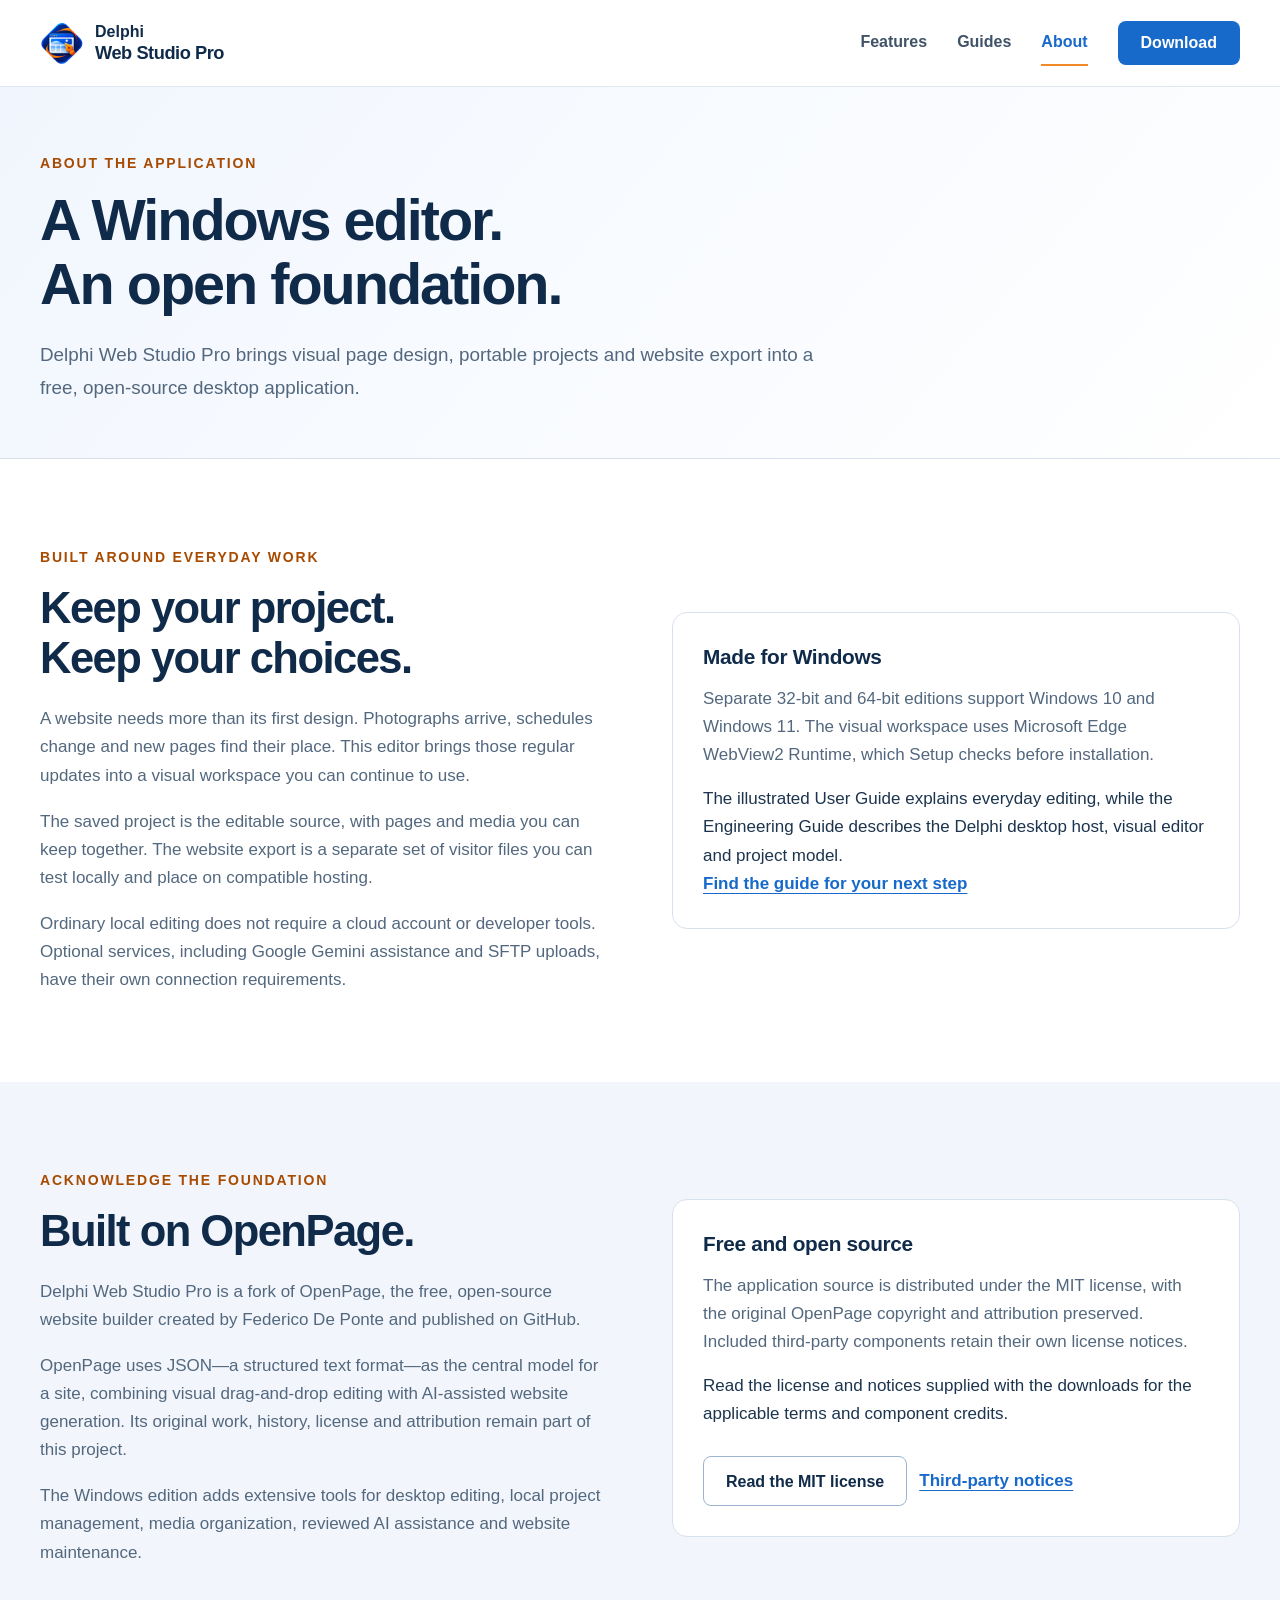
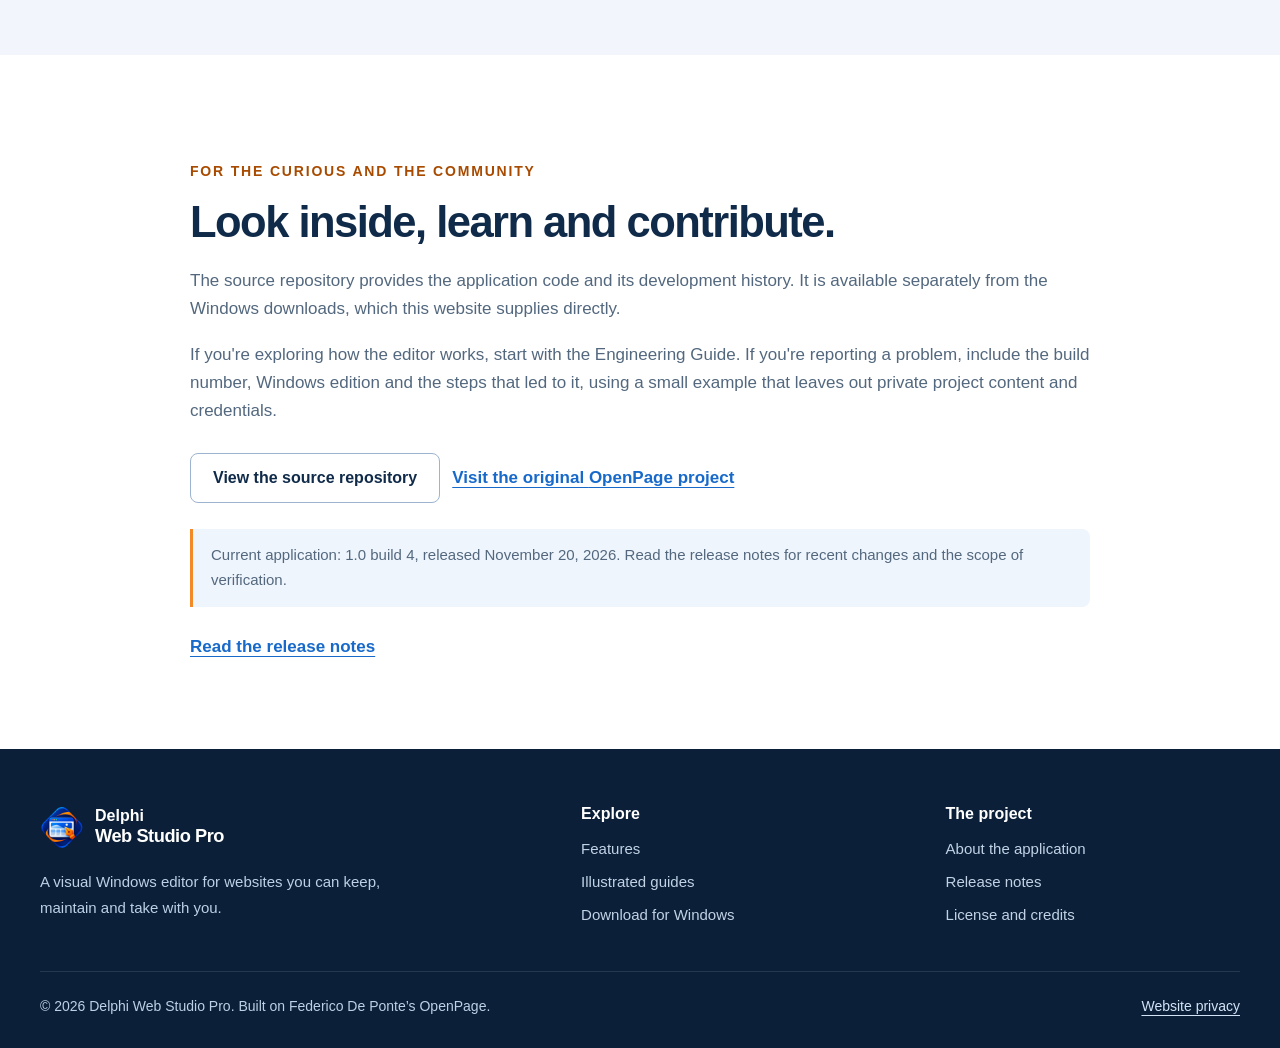
==== about.html @ 3f332bb6 "Build local product website with direct downloads and illustrated guides" ====
<!doctype html>
<html lang="en">
<head>
  <meta charset="utf-8">
  <meta name="viewport" content="width=device-width, initial-scale=1">
  <title>About the application — Delphi Web Studio Pro</title>
  <meta name="description" content="Learn about Delphi Web Studio Pro, its Windows desktop workflow and its foundation in Federico De Ponte&#x27;s MIT-licensed OpenPage project.">
  <meta name="theme-color" content="#102b4a">
  <meta property="og:type" content="website">
  <meta property="og:title" content="About the application — Delphi Web Studio Pro">
  <meta property="og:description" content="Learn about Delphi Web Studio Pro, its Windows desktop workflow and its foundation in Federico De Ponte&#x27;s MIT-licensed OpenPage project.">
  <meta property="og:image" content="assets/images/social-card.png">
  <link rel="icon" href="assets/images/favicon.ico">
  <link rel="stylesheet" href="assets/site.css">
  <script src="assets/site.js" defer></script>
</head>
<body>
  <a class="skip-link" href="#main">Skip to content</a>
  <header class="site-header">
    <div class="wrap header-inner">
      <a class="brand notranslate" translate="no" href="index.html" aria-label="Delphi Web Studio Pro home"><img src="assets/images/app-icon.png" width="44" height="44" alt=""><span>Delphi <strong>Web Studio Pro</strong></span></a>
      <button class="nav-toggle" type="button" aria-expanded="false" aria-controls="primary-navigation">Menu <span aria-hidden="true" class="menu-lines"></span></button>
      <nav id="primary-navigation" class="site-nav" aria-label="Main navigation"><a href="features.html">Features</a><a href="guides.html">Guides</a><a href="about.html" aria-current="page">About</a><a class="button nav-cta" href="download.html">Download</a></nav>
    </div>
  </header>
  <main id="main">
    <section class="page-intro"><div class="wrap"><p class="eyebrow">About the application</p><h1>A <span class="notranslate" translate="no">Windows</span> editor.<br>An open foundation.</h1><p><span class="notranslate" translate="no">Delphi Web Studio Pro</span> brings visual page design, portable projects and website export into a free, open-source desktop application.</p></div></section>

    <section class="section"><div class="wrap split">
      <div class="section-heading"><p class="eyebrow">Built around everyday work</p><h2>Keep your project.<br>Keep your choices.</h2><p>A website needs more than its first design. Photographs arrive, schedules change and new pages find their place. This editor brings those regular updates into a visual workspace you can continue to use.</p><p>The saved project is the editable source, with pages and media you can keep together. The website export is a separate set of visitor files you can test locally and place on compatible hosting.</p><p>Ordinary local editing does not require a cloud account or developer tools. Optional services, including <span class="notranslate" translate="no">Google Gemini</span> assistance and SFTP uploads, have their own connection requirements.</p></div>
      <div class="panel"><h3>Made for <span class="notranslate" translate="no">Windows</span></h3><p>Separate 32-bit and 64-bit editions support <span class="notranslate" translate="no">Windows 10</span> and <span class="notranslate" translate="no">Windows 11</span>. The visual workspace uses <span class="notranslate" translate="no">Microsoft Edge WebView2 Runtime</span>, which Setup checks before installation.</p><p>The illustrated User Guide explains everyday editing, while the Engineering Guide describes the Delphi desktop host, visual editor and project model.</p><a class="text-link" href="guides.html">Find the guide for your next step</a></div>
    </div></section>

    <section class="section section-tint" id="open-source"><div class="wrap split">
      <div class="section-heading"><p class="eyebrow">Acknowledge the foundation</p><h2>Built on <span class="notranslate" translate="no">OpenPage</span>.</h2><p><span class="notranslate" translate="no">Delphi Web Studio Pro</span> is a fork of <span class="notranslate" translate="no">OpenPage</span>, the free, open-source website builder created by <span class="notranslate" translate="no">Federico De Ponte</span> and published on <span class="notranslate" translate="no">GitHub</span>.</p><p><span class="notranslate" translate="no">OpenPage</span> uses JSON—a structured text format—as the central model for a site, combining visual drag-and-drop editing with AI-assisted website generation. Its original work, history, license and attribution remain part of this project.</p><p>The <span class="notranslate" translate="no">Windows</span> edition adds extensive tools for desktop editing, local project management, media organization, reviewed AI assistance and website maintenance.</p></div>
      <div class="panel" id="license"><h3>Free and open source</h3><p>The application source is distributed under the MIT license, with the original <span class="notranslate" translate="no">OpenPage</span> copyright and attribution preserved. Included third-party components retain their own license notices.</p><p>Read the license and notices supplied with the downloads for the applicable terms and component credits.</p><div class="button-row"><a class="button secondary" href="downloads/notices/LICENSE.txt">Read the MIT license</a><a class="text-link" href="downloads/notices/THIRD_PARTY_NOTICES.md">Third-party notices</a></div></div>
    </div></section>

    <section class="section" id="source"><div class="wrap prose-page"><p class="eyebrow">For the curious and the community</p><h2>Look inside, learn and contribute.</h2><p>The source repository provides the application code and its development history. It is available separately from the <span class="notranslate" translate="no">Windows</span> downloads, which this website supplies directly.</p><p>If you're exploring how the editor works, start with the Engineering Guide. If you're reporting a problem, include the build number, <span class="notranslate" translate="no">Windows</span> edition and the steps that led to it, using a small example that leaves out private project content and credentials.</p><div class="button-row"><a class="button secondary" href="https://github.com/DelphiWebStudio/DelphiWebstudio" target="_blank" rel="noopener noreferrer">View the source repository</a><a class="text-link" href="https://github.com/buildingopen/openpage" target="_blank" rel="noopener noreferrer">Visit the original <span class="notranslate" translate="no">OpenPage</span> project</a></div><p class="small-note">Current application: <span class="notranslate" translate="no">1.0 build 4</span>, released <time datetime="2026-11-20">November 20, 2026</time>. Read the release notes for recent changes and the scope of verification.</p><a class="text-link" href="updates.html">Read the release notes</a></div></section>
  </main>
  <footer class="site-footer"><div class="wrap footer-grid"><div class="footer-brand"><a class="brand notranslate" translate="no" href="index.html"><img src="assets/images/app-icon.png" width="42" height="42" alt=""><span>Delphi <strong>Web Studio Pro</strong></span></a><p>A visual <span class="notranslate" translate="no">Windows</span> editor for websites you can keep, maintain and take with you.</p></div><div><h2>Explore</h2><a href="features.html">Features</a><a href="guides.html">Illustrated guides</a><a href="download.html">Download for <span class="notranslate" translate="no">Windows</span></a></div><div><h2>The project</h2><a href="about.html">About the application</a><a href="updates.html">Release notes</a><a href="about.html#license">License and credits</a></div></div><div class="wrap footer-bottom"><p>© 2026 <span class="notranslate" translate="no">Delphi Web Studio Pro</span>. Built on Federico De Ponte’s <span class="notranslate" translate="no">OpenPage</span>.</p><a href="privacy.html">Website privacy</a></div></footer>
  <dialog class="image-dialog" aria-labelledby="image-dialog-title"><div class="image-dialog-inner"><div class="dialog-heading"><h2 id="image-dialog-title">Editor screenshot</h2><button class="dialog-close" type="button" aria-label="Close image">Close</button></div><img class="dialog-image" src="assets/images/editor-overview.png" alt=""><p class="dialog-caption"></p></div></dialog>
  <div class="gtranslate_wrapper notranslate" translate="no" aria-label="Website language"></div>
  <noscript><p class="noscript-note">Website translation and screenshot enlargement need JavaScript. All downloads, guides and pages remain available.</p></noscript>
</body>
</html>
---- assets/site.css ----
:root{--navy:#102b4a;--navy-deep:#091e36;--blue:#1769ca;--blue-dark:#0d53a7;--orange:#f28a28;--ink:#1c344e;--muted:#53687e;--line:#d7e1ed;--tint:#f2f6fc;--white:#fff;--radius:18px;--shadow:0 18px 55px rgba(16,43,74,.1);font-family:"Segoe UI",Arial,sans-serif;color:var(--ink);background:#fff;font-synthesis:none;color-scheme:light;font-size:16px}
*{box-sizing:border-box}html{scroll-behavior:smooth;scroll-padding-top:104px}body{margin:0;font-size:1.0625rem;line-height:1.65}body.modal-open{overflow:hidden}img{max-width:100%;height:auto;display:block}svg{flex-shrink:0}a{color:var(--blue);text-underline-offset:4px}a:hover{color:var(--blue-dark)}button,input,select{font:inherit}button,a,input,summary{-webkit-tap-highlight-color:transparent}:focus-visible{outline:3px solid var(--orange);outline-offset:4px}h1,h2,h3,p,figure{margin:0}h1,h2,h3{line-height:1.15;letter-spacing:-.035em;color:var(--navy);font-weight:720}h2{font-size:clamp(2rem,3.4vw,2.9rem)}h3{font-size:1.3rem;line-height:1.3;letter-spacing:-.015em}p+p{margin-top:1rem}ul,ol{padding-left:1.35rem}li+li{margin-top:.5rem}.wrap{width:min(1240px,calc(100% - 80px));margin-inline:auto}.section{padding-block:88px}.section-tint{background:var(--tint)}.section-heading{max-width:690px;margin-bottom:42px}.section-heading h2+p,.section-heading h2+div{margin-top:22px}.section-heading p{color:var(--muted)}.section-heading.compact{max-width:750px}.section-link{margin-top:28px;text-align:center}.eyebrow{font-size:.875rem;font-weight:730;letter-spacing:.13em;text-transform:uppercase;color:#a84b00!important;margin-bottom:16px;line-height:1.45}.eyebrow.light{color:#ffb46b!important}.button{display:inline-flex;align-items:center;justify-content:center;gap:10px;min-height:50px;padding:12px 22px;border-radius:8px;border:1px solid transparent;background:var(--blue);color:#fff;text-decoration:none;font-weight:650;line-height:1.35;font-size:1rem;cursor:pointer;transition:background .16s,box-shadow .16s,transform .16s;text-align:center}.button:hover{background:var(--blue-dark);color:#fff;box-shadow:0 5px 16px #1769ca26;transform:translateY(-1px)}.button.primary{background:var(--orange);color:var(--navy-deep);border-color:var(--orange)}.button.primary:hover{background:#ff9c45;color:var(--navy-deep)}.button.secondary{background:#fff;border-color:#9cb4cf;color:var(--navy)}.button.secondary:hover{background:#edf4fe;border-color:var(--blue)}.button.ghost{background:transparent;border-color:#829bb8;color:#fff}.button.ghost:hover{background:#ffffff12;border-color:#c2d4ec}.button.small{min-height:42px;padding:9px 15px;font-size:.9375rem}.button-row{display:flex;flex-wrap:wrap;gap:12px;align-items:center;margin-top:28px}.text-link{font-weight:650}.small-note,.note{font-size:.9375rem;color:var(--muted);line-height:1.65}.small-note{padding:14px 18px;border-left:3px solid var(--orange);background:#eff5fd;border-radius:0 8px 8px 0}.note{padding:20px 24px;background:var(--tint);border:1px solid var(--line);border-radius:12px}.note strong{color:var(--navy)}.skip-link{position:fixed;top:-100px;left:16px;z-index:2000;background:var(--orange);color:var(--navy);padding:12px 22px;border-radius:8px;font-weight:700}.skip-link:focus{top:12px}.site-header{position:sticky;top:0;z-index:100;background:#fffffffa;border-bottom:1px solid #dfe7f1;backdrop-filter:blur(12px)}.header-inner{display:flex;align-items:center;justify-content:space-between;gap:30px;min-height:86px}.brand{display:flex;align-items:center;gap:11px;text-decoration:none;color:var(--navy);font-size:1rem;line-height:1.16;font-weight:550;flex-shrink:0}.brand strong{display:block;font-size:1.14rem;letter-spacing:-.025em;font-weight:750}.brand img{width:44px;height:44px;object-fit:contain}.site-nav{display:flex;align-items:center;gap:30px}.site-nav>a:not(.button){color:#3f5268;text-decoration:none;font-size:1rem;font-weight:550;padding-block:9px;border-bottom:2px solid transparent}.site-nav>a:not(.button):hover,.site-nav>a[aria-current="page"]{color:var(--blue);border-color:var(--orange)}.nav-cta{min-height:44px;padding:10px 22px}.nav-toggle{display:none;align-items:center;gap:12px;padding:9px 12px;background:#fff;border:1px solid #b5c6d9;border-radius:7px;color:var(--navy);font-size:1rem;font-weight:650}.menu-lines{width:18px;height:12px;border-block:2px solid;position:relative}.menu-lines:before{content:"";position:absolute;left:0;right:0;top:4px;border-top:2px solid}.hero{position:relative;isolation:isolate;overflow:hidden;background:linear-gradient(118deg,#0b2340 0%,#102e52 55%,#0d4e92 120%);color:#fff}.hero:before{content:"";position:absolute;z-index:-1;width:660px;height:660px;border:1px solid #ffffff12;border-radius:50%;right:-170px;top:-360px}.hero-grid{display:grid;grid-template-columns:.96fr 1.12fr;gap:54px;align-items:center;padding-top:78px;padding-bottom:70px;min-height:650px}.hero h1{font-size:clamp(3.05rem,5.3vw,4.65rem);color:#fff;line-height:1.05;letter-spacing:-.055em}.hero h1 span{color:#ffae62}.hero-lead{font-size:1.13rem;line-height:1.75;max-width:510px;margin-top:25px;color:#d8e6f6}.hero-meta{font-size:.875rem;color:#c0d2e9;margin-top:23px}.hero-meta>span[aria-hidden]{margin-inline:6px}.hero-visual{position:relative;min-width:0;padding-block:18px 46px}.visual-halo{position:absolute;inset:-35px -70px -5px -30px;border:1px solid #ffffff18;border-radius:30px;transform:rotate(-6deg);background:linear-gradient(125deg,#478ee729,#ffffff03);z-index:-1}.visual-halo:after{content:"";position:absolute;right:-10px;top:-11px;width:96px;height:96px;border:2px solid var(--orange);border-radius:20px;opacity:.7}.app-frame{position:relative;padding:6px;border:1px solid #94b4d7;border-radius:17px;background:#fff;box-shadow:0 28px 65px #0005}.frame-heading{display:flex;justify-content:space-between;gap:10px;padding:8px 9px 12px;font-size:.875rem;color:#46617d}.frame-heading>span:first-child{font-weight:650;color:var(--navy)}.screenshot-link{display:block;position:relative;text-decoration:none;overflow:hidden;border-radius:10px;background:#e8f0f9}.screenshot-link img{width:100%;height:auto;transition:filter .15s}.screenshot-link:hover img{filter:brightness(.97)}.image-action{position:absolute;right:10px;bottom:10px;padding:6px 12px;border-radius:6px;background:#102b4aeF;color:#fff;font-size:.875rem;font-weight:550;box-shadow:0 2px 9px #0002}.screenshot-panel{border:1px solid #c8d7e7;border-radius:14px;box-shadow:var(--shadow)}.export-chip{position:absolute;bottom:9px;left:28px;display:flex;align-items:center;gap:14px;background:#fff;padding:14px 20px;border-left:5px solid var(--orange);border-radius:10px;box-shadow:0 12px 35px #0002;color:var(--navy);max-width:calc(100% - 40px)}.export-chip svg{width:30px;height:35px;fill:none;stroke:var(--blue);stroke-width:1.6;stroke-linejoin:round;stroke-linecap:round}.export-chip strong{display:block;font-size:1rem;font-family:Consolas,monospace;line-height:1.35}.export-chip small{display:block;font-size:.875rem;color:var(--muted);margin-top:3px}.value-strip{display:grid;grid-template-columns:repeat(3,1fr);border-top:1px solid #ffffff25;padding-block:25px 28px;gap:28px}.value-strip>div{padding-left:23px;border-left:2px solid #f28a2890}.value-strip strong{display:block;font-size:1rem;color:#fff}.value-strip span{display:block;font-size:.875rem;color:#bdcfe5;margin-top:4px}.workflow{display:grid;grid-template-columns:.65fr 1.35fr;gap:44px;align-items:start}.workflow-tabs{display:flex;flex-direction:column;gap:12px}.workflow-tabs button{border:1px solid #d8e3ef;border-left:4px solid transparent;background:#fff;border-radius:10px;padding:20px;text-align:left;cursor:pointer;color:var(--muted);transition:background .15s,border-color .15s}.workflow-tabs button[aria-selected="true"]{background:#edf5ff;border-left-color:var(--blue);border-color:#c6d9f0}.step-title{display:block;font-size:1.2rem;font-weight:700;color:var(--navy);line-height:1.3}.step-description{display:block;font-size:.9375rem;margin-top:9px;line-height:1.65}.workflow-content{min-width:0}.panel-caption{color:var(--muted);font-size:.9375rem;margin-top:18px}.feature-grid{display:grid;grid-template-columns:repeat(3,minmax(0,1fr));gap:22px}.feature-card{border:1px solid #d9e3ee;border-radius:15px;background:#fff;padding:30px;box-shadow:0 5px 16px #102b4a03}.feature-symbol{display:block;width:38px;height:38px;fill:none;stroke:var(--blue);stroke-width:1.8;stroke-linecap:round;stroke-linejoin:round;color:var(--blue);font-size:1.8rem;font-weight:700;line-height:1.2}.feature-card h3{margin-top:20px}.feature-card p{font-size:1rem;color:var(--muted);margin-top:12px}.split{display:grid;grid-template-columns:1fr 1fr;align-items:center;gap:64px}.split>*{min-width:0}.split .section-heading{margin-bottom:0;max-width:none}.split .section-heading p+p{margin-top:18px}.split .small-note{margin-block:23px!important}.split.reverse>:first-child{order:2}.screenshot-figure figcaption{font-size:.9375rem;color:var(--muted);margin-top:15px}.guides-callout{display:grid;grid-template-columns:1fr 180px auto;gap:42px;align-items:center}.guides-callout h2+p{margin-top:18px;max-width:620px;color:var(--muted)}.guide-stack{position:relative;width:154px;height:195px;margin:auto}.guide-back{position:absolute;inset:7px -8px -6px 10px;border-radius:3px;background:#d3e0f1;transform:rotate(8deg)}.guide-cover{position:relative;display:flex;flex-direction:column;justify-content:space-between;height:100%;padding:17px 15px;background:linear-gradient(140deg,#102b4a,#1b5ca8);border-left:7px solid var(--orange);color:#fff;border-radius:3px;box-shadow:7px 10px 20px #102b4a28;transform:rotate(-5deg)}.guide-cover>span:first-child{font-size:.82rem;line-height:1.35}.guide-cover strong{font-size:1.4rem;line-height:1.2}.guide-cover>span:last-child{font-size:.75rem;line-height:1.5;color:#d6e8ff}.download-callout{position:relative;isolation:isolate;overflow:hidden;display:grid;grid-template-columns:1fr auto;gap:50px;align-items:center;background:linear-gradient(115deg,#102b4a,#174d87);padding:52px 58px;border-radius:22px;color:#d6e5f5}.download-callout:before{content:"";position:absolute;z-index:-1;right:-70px;bottom:-140px;width:420px;height:420px;border:1px solid #ffffff17;border-radius:50%}.download-callout h2{color:white}.download-callout h2+p{margin-top:18px;max-width:630px}.download-actions{display:flex;flex-direction:column;align-items:center;gap:16px}.callout-link{font-size:.9375rem;color:#d8eaff}.callout-link:hover{color:#fff}.site-footer{background:#0b2038;color:#bdd0e5;padding-top:56px}.footer-grid{display:grid;grid-template-columns:1.6fr 1fr 1fr;gap:70px;padding-bottom:44px}.site-footer .brand{color:#fff}.footer-brand p{max-width:370px;font-size:.9375rem;margin-top:20px;line-height:1.75}.site-footer h2{font-size:1rem;color:#fff;margin-bottom:14px;letter-spacing:0}.footer-grid>div>a:not(.brand){display:block;font-size:.9375rem;color:#c1d2e5;text-decoration:none;margin-top:8px}.footer-grid>div>a:hover{color:white;text-decoration:underline}.footer-bottom{display:flex;justify-content:space-between;align-items:flex-start;gap:24px;border-top:1px solid #ffffff1b;padding-block:23px 30px;font-size:.875rem}.footer-bottom a{color:#d3e3f6}.footer-bottom p{max-width:800px}.image-dialog{width:min(1320px,calc(100% - 32px));max-height:calc(100dvh - 36px);padding:0;border:1px solid #8da3bc;border-radius:15px;color:var(--ink);box-shadow:0 30px 100px #0007}.image-dialog::backdrop{background:#071c35d9;backdrop-filter:blur(4px)}.image-dialog-inner{padding:20px;display:flex;flex-direction:column;max-height:calc(100dvh - 40px)}.dialog-heading{display:flex;justify-content:space-between;align-items:center;gap:20px;margin-bottom:16px}.dialog-heading h2{font-size:1.1rem;letter-spacing:0}.dialog-close{background:#edf4fc;border:1px solid #b1c4da;border-radius:6px;padding:7px 16px;font-size:1rem;cursor:pointer;color:var(--navy)}.dialog-image{width:100%;max-height:calc(100dvh - 192px);object-fit:contain;flex:1;min-height:0}.dialog-caption{font-size:.9375rem;color:var(--muted);margin-top:14px}.noscript-note{padding:15px 25px;font-size:.9375rem;background:#eaf2fb;color:var(--navy);text-align:center}.page-intro{padding-block:66px 54px;background:linear-gradient(130deg,#f1f6fe,#fff);border-bottom:1px solid var(--line)}.page-intro h1{font-size:clamp(2.4rem,4.5vw,3.8rem);max-width:850px;line-height:1.1}.page-intro .lead{font-size:1.18rem;line-height:1.75;color:var(--muted);max-width:780px;margin-top:22px}.page-intro .button-row{margin-top:25px}.page-intro .meta{margin-top:18px;color:var(--muted);font-size:.9375rem}.prose{max-width:820px}.prose h2{font-size:1.9rem;margin-block:40px 18px}.prose h3{margin-block:28px 12px}.prose p,.prose li{color:var(--muted)}.prose ul{margin-block:18px}.prose .note{margin-block:28px}.content-stack>*+*{margin-top:36px}.feature-list{list-style:none;padding:0;margin-block:20px}.feature-list li{position:relative;padding-left:26px;color:var(--muted)}.feature-list li:before{content:"";position:absolute;left:1px;top:.7em;width:8px;height:8px;border:2px solid var(--orange);border-radius:2px}.panel{background:white;border:1px solid var(--line);border-radius:15px;padding:30px;min-width:0}.panel h2{font-size:1.6rem}.panel h2+p,.panel h3+p{margin-top:15px;color:var(--muted)}.info-grid{display:grid;grid-template-columns:repeat(2,minmax(0,1fr));gap:24px}.article-layout{display:grid;grid-template-columns:minmax(0,1fr) 280px;gap:64px;align-items:start}.article-aside{position:sticky;top:110px;padding:24px;background:var(--tint);border:1px solid var(--line);border-radius:12px}.article-aside h2{font-size:1.1rem;margin-bottom:15px}.article-aside a{display:block;margin-block:9px;font-size:.9375rem}.pill,.badge{display:inline-flex;align-items:center;gap:6px;border-radius:6px;padding:5px 11px;font-size:.875rem;line-height:1.4;color:var(--blue-dark);background:#e7f1ff;font-weight:650}.badge.orange{background:#fff0df;color:#843900}.download-grid{display:grid;grid-template-columns:repeat(2,minmax(0,1fr));gap:28px}.download-card{position:relative;border:1px solid var(--line);border-radius:18px;padding:32px;background:#fff;box-shadow:0 8px 30px #102b4a07;min-width:0}.download-card.recommended{border:2px solid var(--blue);padding:31px;background:#f5f9ff}.download-card h2{margin-top:22px;font-size:2rem}.download-card .architecture{font-size:1rem;color:var(--muted);margin-top:8px}.download-card .download-description{color:var(--muted);margin-top:18px;max-width:490px}.download-card .button{width:100%;margin-top:26px}.file-meta{display:flex;flex-wrap:wrap;gap:8px 18px;font-size:.875rem;color:var(--muted);margin-top:14px}.checksum-details{border-top:1px solid var(--line);margin-top:24px;padding-top:17px}.checksum-details summary{font-size:.9375rem;color:var(--blue);cursor:pointer;font-weight:650}.checksum-code{display:block;font-family:Consolas,"Courier New",monospace;font-size:.875rem;line-height:1.7;background:#edf3fb;border:1px solid #d6e2f0;border-radius:7px;padding:12px;margin-top:12px;overflow-wrap:anywhere;word-break:break-word;user-select:all}.checksum-actions{display:flex;gap:14px;align-items:center;flex-wrap:wrap;margin-top:12px}.copy-button{border:1px solid #9eb6d1;background:white;color:var(--navy);border-radius:6px;padding:7px 13px;font-size:.875rem;cursor:pointer}.copy-status{font-size:.875rem;color:var(--muted);min-height:1.5em;margin-top:8px}.requirements{margin-top:30px}.requirements ul{padding-left:22px;color:var(--muted)}.faq{border-top:1px solid var(--line)}.faq details{border-bottom:1px solid var(--line);padding-block:20px}.faq summary{font-size:1.08rem;font-weight:650;cursor:pointer;color:var(--navy);padding-right:30px;position:relative;list-style:none;line-height:1.5}.faq summary::-webkit-details-marker{display:none}.faq summary:after{content:"+";position:absolute;right:2px;top:0;color:var(--blue);font-size:1.4rem;line-height:1.1}.faq details[open] summary:after{content:"−"}.faq details p,.faq details ul{color:var(--muted);margin-top:14px;max-width:800px}.guide-search{max-width:570px;margin-bottom:30px}.guide-search label{display:block;font-size:1rem;font-weight:650;color:var(--navy);margin-bottom:9px}.guide-search input{width:100%;min-height:50px;border:1px solid #9db4ce;border-radius:8px;padding:10px 15px;color:var(--ink);background:white}.filter-status{font-size:.9375rem;color:var(--muted);margin-top:9px}.guide-grid{display:grid;grid-template-columns:repeat(2,minmax(0,1fr));gap:24px}.guide-card{padding:29px;border:1px solid var(--line);border-radius:15px;background:white;min-width:0}.guide-card.featured{grid-column:1/-1;display:grid;grid-template-columns:1fr auto;align-items:center;gap:32px;background:#eef5ff;border-color:#b6cde9}.guide-card h2{font-size:1.45rem;line-height:1.3;margin-top:11px}.guide-card p{color:var(--muted);margin-top:12px;font-size:1rem}.guide-card .guide-meta{font-size:.875rem;color:var(--muted);margin-top:12px}.guide-actions{display:flex;flex-wrap:wrap;gap:10px;margin-top:22px;flex-shrink:0}.guide-card.featured .guide-actions{margin-top:0}.guide-card[hidden]{display:none}.empty-state{padding:28px;border:1px dashed #a9bed6;border-radius:12px;background:#f5f9ff;color:var(--muted)}.release-list{display:flex;flex-direction:column;gap:30px}.release{border-left:3px solid var(--line);padding-left:29px}.release:first-child{border-left-color:var(--orange)}.release h2{font-size:1.7rem;margin-bottom:10px}.release .release-meta{font-size:.9375rem;color:var(--muted);margin-bottom:17px}.release ul{color:var(--muted)}.release .badge{margin-bottom:14px}.credits-list{margin-top:25px;display:grid;gap:20px}.credits-list dt{font-weight:700;color:var(--navy)}.credits-list dd{margin:4px 0 0;color:var(--muted)}.license-text{white-space:pre-wrap;font: .875rem/1.7 Consolas,"Courier New",monospace;background:var(--tint);padding:24px;border:1px solid var(--line);border-radius:10px;overflow-wrap:anywhere}.gtranslate_wrapper .gt_float_switcher{font-family:"Segoe UI",Arial,sans-serif!important;box-shadow:0 3px 18px #102b4a25!important;border:1px solid #c6d4e4;border-radius:9px;max-width:calc(100vw - 24px);font-size:16px!important}.gtranslate_wrapper .gt_options{max-height:min(55vh,390px)!important;max-width:calc(100vw - 24px);overflow-y:auto!important;overflow-x:hidden}.gtranslate_wrapper .gt_options a{white-space:normal!important;overflow-wrap:anywhere}.gtranslate_wrapper .gt_options.gt-open{display:block!important}html[dir="rtl"] body{direction:rtl;text-align:right}html[dir="rtl"] .notranslate,html[dir="rtl"] code{direction:ltr;unicode-bidi:isolate}html[dir="rtl"] .gtranslate_wrapper a{direction:auto;unicode-bidi:plaintext}html[dir="rtl"] .feature-list li{padding-left:0;padding-right:26px}html[dir="rtl"] .feature-list li:before{left:auto;right:1px}html[dir="rtl"] .workflow-tabs button{text-align:right}html[dir="rtl"] .skip-link{left:auto;right:16px}
.prose-page{max-width:900px}.prose-page>h2{margin-bottom:20px}.prose-page>p{color:var(--muted);margin-top:18px}.prose-page>.small-note{margin-block:26px}.prose-section+.prose-section{margin-top:42px}.prose-section h2{font-size:1.9rem;margin-bottom:18px}.prose-section p,.prose-section li{color:var(--muted)}.prose-section p+p{margin-top:16px}.content-grid{grid-template-columns:repeat(2,minmax(0,1fr))}.release-entry{padding:30px;border:1px solid var(--line);border-left:4px solid var(--orange);border-radius:12px;background:white}.release-entry h2{font-size:1.8rem;margin-bottom:12px}.release-entry p,.release-entry li{color:var(--muted)}.release-entry .release-meta{font-size:.9375rem;margin-block:12px 20px}.page-intro .wrap>p:not(.eyebrow):not(.meta){font-size:1.18rem;line-height:1.75;color:var(--muted);max-width:780px;margin-top:22px}.site-nav>.button[aria-current="page"]{color:white;background:var(--blue-dark);border-color:var(--blue-dark)}
@media(min-width:1600px){.hero-grid{min-height:680px}.hero-visual{margin-left:5px}}
@media(max-width:1100px){.hero-grid{gap:32px;padding-block:64px 55px;min-height:610px}.hero h1{font-size:3.6rem}.hero-lead{font-size:1.06rem}.button-row{gap:10px}.hero .button{padding-inline:17px}.split{gap:36px}.workflow{gap:28px;grid-template-columns:.7fr 1.3fr}.feature-card{padding:25px}.guides-callout{grid-template-columns:1fr 150px;gap:28px}.guides-callout>.button{grid-column:1;justify-self:start;margin-top:-15px}.guide-stack{grid-column:2;grid-row:1/3}.article-layout{grid-template-columns:minmax(0,1fr) 230px;gap:35px}.site-nav{gap:23px}}
@media(max-width:860px){.wrap{width:calc(100% - 48px)}.header-inner{min-height:76px;gap:15px;flex-wrap:wrap}.brand img{width:40px;height:40px}.brand{font-size:.94rem}.brand strong{font-size:1.05rem}.js .nav-toggle{display:flex}.site-nav{width:100%;gap:0;padding:8px 0 18px;flex-direction:column;align-items:stretch}.js .site-nav{display:none}.js .site-nav.is-open{display:flex}.site-nav>a:not(.button){padding:12px 14px;border-bottom:0;border-radius:6px}.site-nav>a[aria-current="page"]{background:#edf4fe}.site-nav .button{margin-top:9px}.hero-grid{grid-template-columns:1fr;max-width:720px;gap:24px;min-height:0;padding-top:55px;padding-bottom:45px}.hero-copy{max-width:640px}.hero h1{font-size:clamp(2.9rem,7.5vw,4rem)}.hero-lead{font-size:1.12rem;max-width:620px}.hero-visual{max-width:670px;width:100%;padding-top:12px}.visual-halo{inset:2px -22px -2px -8px}.hero-meta{margin-top:20px}.value-strip{gap:18px}.value-strip>div{padding-left:14px}.value-strip span{font-size:.875rem}.section{padding-block:64px}.section-heading{margin-bottom:32px}.workflow{grid-template-columns:1fr;gap:26px}.workflow-tabs{flex-direction:row;gap:10px}.workflow-tabs button{width:33.333%;padding:16px;border-left-width:1px;border-top:4px solid transparent}.workflow-tabs button[aria-selected="true"]{border-top-color:var(--blue)}.step-title{font-size:1.05rem}.step-description{font-size:.875rem;margin-top:7px}.feature-grid{grid-template-columns:repeat(2,minmax(0,1fr));gap:18px}.split{grid-template-columns:1fr;gap:35px}.split.reverse>:first-child{order:0}.split .section-heading{max-width:700px}.split .screenshot-figure{max-width:760px}.download-callout{grid-template-columns:1fr;gap:26px;padding:38px}.download-actions{align-items:flex-start}.footer-grid{gap:35px;grid-template-columns:1.3fr 1fr 1fr}.footer-brand p{font-size:.875rem}.footer-bottom{flex-direction:column;gap:13px}.page-intro{padding-block:50px 42px}.page-intro h1{font-size:2.9rem}.page-intro .lead{font-size:1.1rem}.article-layout{grid-template-columns:1fr;gap:32px}.article-aside{position:static;grid-row:1}.download-grid{gap:18px}.download-card{padding:25px}.download-card.recommended{padding:24px}.download-card h2{font-size:1.7rem}.guide-card.featured{grid-template-columns:1fr;gap:0}.guide-card.featured .guide-actions{margin-top:22px}.guide-card{padding:24px}.guide-actions .button{padding-inline:15px}}
@media(max-width:560px){.wrap{width:calc(100% - 36px)}body{font-size:1rem}.section{padding-block:51px}h2{font-size:2rem}.header-inner{min-height:72px}.brand{gap:8px;font-size:.86rem}.brand strong{font-size:1rem}.brand img{width:35px;height:35px}.nav-toggle{font-size:.9375rem;padding:8px 10px;gap:9px}.hero-grid{padding-top:40px;padding-bottom:35px;gap:24px}.hero h1{font-size:clamp(2.6rem,11vw,3.35rem)}.hero-lead{font-size:1.03rem;line-height:1.75;margin-top:22px}.hero .eyebrow{font-size:.8125rem;letter-spacing:.1em}.button-row{display:grid;grid-template-columns:1fr;gap:11px}.button-row .button{width:100%;min-height:49px}.hero-meta{font-size:.8125rem;max-width:320px;line-height:1.8}.hero-meta>span[aria-hidden]{margin-inline:3px}.hero-visual{padding-block:6px 56px}.frame-heading{font-size:.75rem;padding:6px 5px 9px}.frame-heading>span:last-child{display:none}.app-frame{padding:4px;border-radius:12px}.image-action{right:6px;bottom:6px;padding:5px 9px;font-size:.8125rem}.export-chip{left:14px;bottom:3px;padding:10px 13px;gap:10px;max-width:calc(100% - 26px)}.export-chip strong{font-size:.875rem}.export-chip small{font-size:.8125rem}.export-chip svg{width:23px;height:30px}.value-strip{grid-template-columns:1fr;gap:16px;padding-block:21px}.value-strip>div{padding-left:14px;display:grid;grid-template-columns:1fr;gap:0}.value-strip strong{font-size:.9375rem}.value-strip span{font-size:.875rem;margin-top:2px}.workflow-tabs{flex-direction:column;gap:8px}.workflow-tabs button{width:100%;padding:16px 18px;border-top-width:1px;border-left:4px solid transparent}.workflow-tabs button[aria-selected="true"]{border-left-color:var(--blue);border-top-color:#c6d9f0}.step-title{font-size:1.05rem}.step-description{font-size:.9375rem}.feature-grid,.info-grid,.guide-grid,.download-grid{grid-template-columns:1fr}.feature-card{padding:25px}.feature-card h3{font-size:1.25rem}.feature-card p{font-size:1rem}.guides-callout{grid-template-columns:1fr;gap:22px}.guide-stack{display:none}.guides-callout>.button{grid-column:auto;margin-top:0;justify-self:stretch}.download-callout{padding:29px 25px;border-radius:15px;gap:25px}.download-callout h2{font-size:2rem}.download-actions{width:100%;align-items:stretch}.download-actions .button{width:100%;font-size:1rem;padding-inline:16px}.download-actions .callout-link{text-align:center}.footer-grid{grid-template-columns:1fr 1fr;gap:30px 22px;padding-bottom:33px}.footer-brand{grid-column:1/-1}.footer-brand p{max-width:360px;font-size:.9375rem;margin-top:15px}.site-footer{padding-top:42px}.footer-bottom{font-size:.8125rem;padding-bottom:85px}.footer-grid>div>a:not(.brand){font-size:.9375rem;margin-top:10px}.page-intro{padding-block:39px 34px}.page-intro h1{font-size:2.4rem}.page-intro .lead{font-size:1.05rem;margin-top:18px}.page-intro .eyebrow{font-size:.8125rem}.page-intro .meta{font-size:.875rem}.download-card,.download-card.recommended{padding:25px}.guide-card{padding:25px}.guide-card h2{font-size:1.35rem}.guide-card.featured{grid-column:auto}.guide-actions .button{flex:1;padding-inline:14px}.note,.panel{padding:23px}.prose h2{font-size:1.65rem}.article-aside{padding:20px}.release{padding-left:20px}.release h2{font-size:1.5rem}.image-dialog{width:calc(100% - 16px);max-height:calc(100dvh - 20px);border-radius:10px}.image-dialog-inner{padding:12px;max-height:calc(100dvh - 24px)}.dialog-heading{margin-bottom:12px;gap:12px}.dialog-heading h2{font-size:1rem}.dialog-close{padding:6px 12px;font-size:.9375rem}.dialog-image{max-height:calc(100dvh - 190px)}.dialog-caption{font-size:.875rem;line-height:1.5;margin-top:12px}.gtranslate_wrapper .gt_float_switcher{font-size:14px!important}}
@media(prefers-reduced-motion:reduce){html{scroll-behavior:auto}*,*:before,*:after{animation:none!important;transition:none!important;scroll-behavior:auto!important}}
@media print{.site-header,.site-footer,.gtranslate_wrapper,.nav-toggle,.image-action,.button-row,.workflow-tabs{display:none!important}.section{padding-block:25px}.hero{background:white;color:#102b4a}.hero h1,.hero h1 span,.hero p{color:#102b4a}.hero-grid{padding-block:15px;min-height:0}.value-strip{display:none}.wrap{width:100%}.feature-grid{grid-template-columns:repeat(2,1fr)}a{color:inherit}.download-callout{background:#fff;border:1px solid #ddd;color:#102b4a}.download-callout h2{color:#102b4a}}
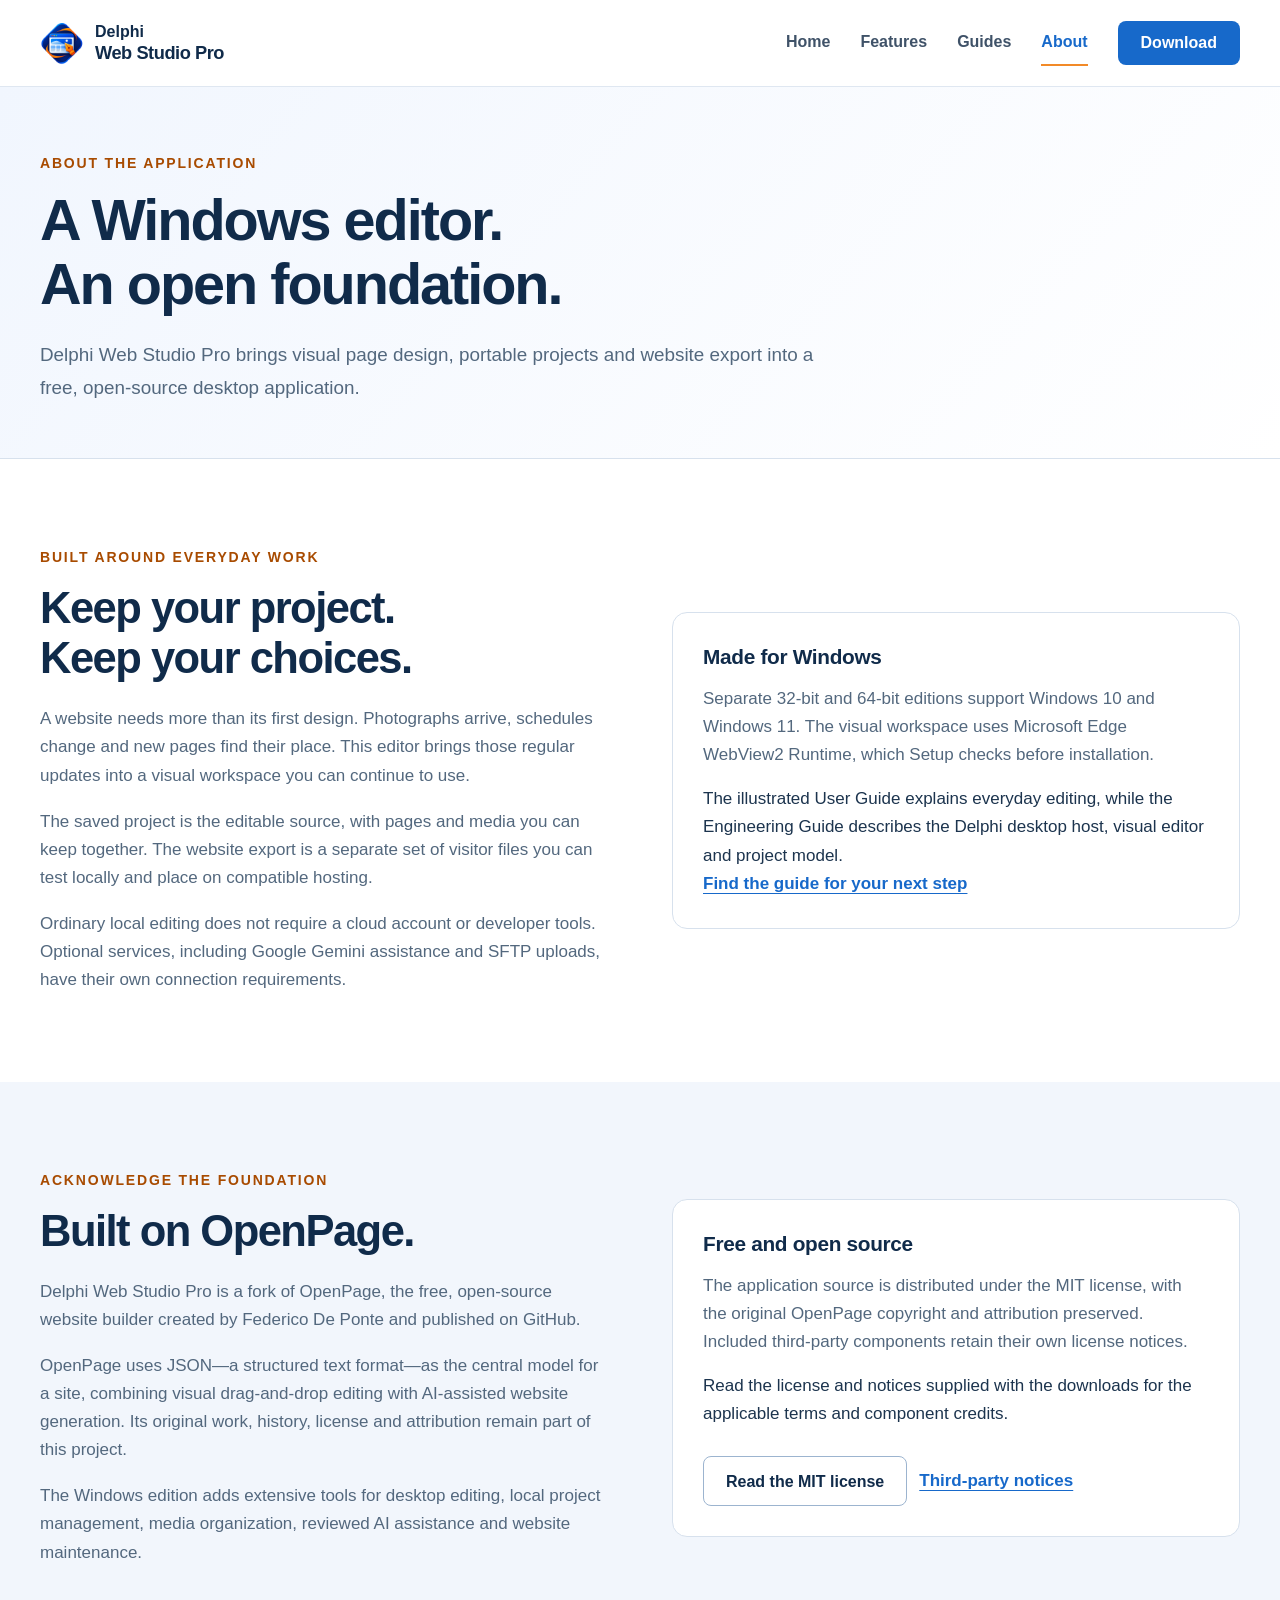
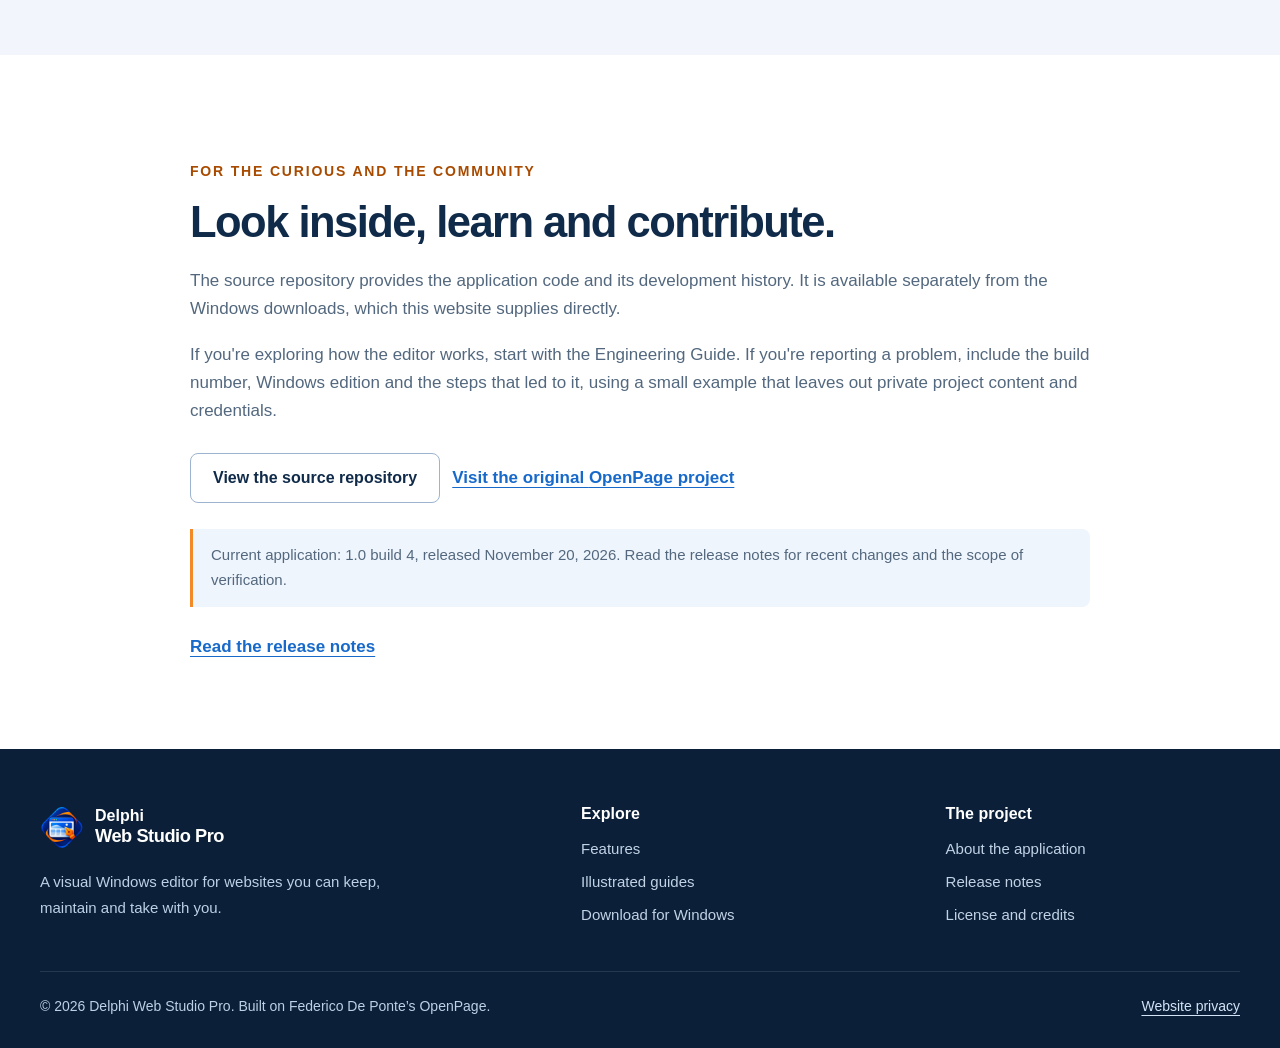
==== commit 8884c4ac: "Prepare reviewed product website for GitHub Pages publication" ====
--- a/about.html
+++ b/about.html
@@ -5,11 +5,18 @@
   <meta name="viewport" content="width=device-width, initial-scale=1">
   <title>About the application — Delphi Web Studio Pro</title>
   <meta name="description" content="Learn about Delphi Web Studio Pro, its Windows desktop workflow and its foundation in Federico De Ponte&#x27;s MIT-licensed OpenPage project.">
+  <meta name="referrer" content="strict-origin-when-cross-origin">
+  <link rel="canonical" href="https://delphiwebstudio.github.io/about.html">
+  <meta property="og:url" content="https://delphiwebstudio.github.io/about.html">
+  <meta property="og:site_name" content="Delphi Web Studio Pro">
+  <meta property="og:image:width" content="1200">
+  <meta property="og:image:height" content="630">
+  <meta name="twitter:card" content="summary_large_image">
   <meta name="theme-color" content="#102b4a">
   <meta property="og:type" content="website">
   <meta property="og:title" content="About the application — Delphi Web Studio Pro">
   <meta property="og:description" content="Learn about Delphi Web Studio Pro, its Windows desktop workflow and its foundation in Federico De Ponte&#x27;s MIT-licensed OpenPage project.">
-  <meta property="og:image" content="assets/images/social-card.png">
+  <meta property="og:image" content="https://delphiwebstudio.github.io/assets/images/social-card.png">
   <link rel="icon" href="assets/images/favicon.ico">
   <link rel="stylesheet" href="assets/site.css">
   <script src="assets/site.js" defer></script>
@@ -20,7 +27,7 @@
     <div class="wrap header-inner">
       <a class="brand notranslate" translate="no" href="index.html" aria-label="Delphi Web Studio Pro home"><img src="assets/images/app-icon.png" width="44" height="44" alt=""><span>Delphi <strong>Web Studio Pro</strong></span></a>
       <button class="nav-toggle" type="button" aria-expanded="false" aria-controls="primary-navigation">Menu <span aria-hidden="true" class="menu-lines"></span></button>
-      <nav id="primary-navigation" class="site-nav" aria-label="Main navigation"><a href="features.html">Features</a><a href="guides.html">Guides</a><a href="about.html" aria-current="page">About</a><a class="button nav-cta" href="download.html">Download</a></nav>
+      <nav id="primary-navigation" class="site-nav" aria-label="Main navigation"><a href="index.html">Home</a><a href="features.html">Features</a><a href="guides.html">Guides</a><a href="about.html" aria-current="page">About</a><a class="button nav-cta" href="download.html">Download</a></nav>
     </div>
   </header>
   <main id="main">
--- a/assets/site.css
+++ b/assets/site.css
@@ -5,5 +5,6 @@
 @media(max-width:1100px){.hero-grid{gap:32px;padding-block:64px 55px;min-height:610px}.hero h1{font-size:3.6rem}.hero-lead{font-size:1.06rem}.button-row{gap:10px}.hero .button{padding-inline:17px}.split{gap:36px}.workflow{gap:28px;grid-template-columns:.7fr 1.3fr}.feature-card{padding:25px}.guides-callout{grid-template-columns:1fr 150px;gap:28px}.guides-callout>.button{grid-column:1;justify-self:start;margin-top:-15px}.guide-stack{grid-column:2;grid-row:1/3}.article-layout{grid-template-columns:minmax(0,1fr) 230px;gap:35px}.site-nav{gap:23px}}
 @media(max-width:860px){.wrap{width:calc(100% - 48px)}.header-inner{min-height:76px;gap:15px;flex-wrap:wrap}.brand img{width:40px;height:40px}.brand{font-size:.94rem}.brand strong{font-size:1.05rem}.js .nav-toggle{display:flex}.site-nav{width:100%;gap:0;padding:8px 0 18px;flex-direction:column;align-items:stretch}.js .site-nav{display:none}.js .site-nav.is-open{display:flex}.site-nav>a:not(.button){padding:12px 14px;border-bottom:0;border-radius:6px}.site-nav>a[aria-current="page"]{background:#edf4fe}.site-nav .button{margin-top:9px}.hero-grid{grid-template-columns:1fr;max-width:720px;gap:24px;min-height:0;padding-top:55px;padding-bottom:45px}.hero-copy{max-width:640px}.hero h1{font-size:clamp(2.9rem,7.5vw,4rem)}.hero-lead{font-size:1.12rem;max-width:620px}.hero-visual{max-width:670px;width:100%;padding-top:12px}.visual-halo{inset:2px -22px -2px -8px}.hero-meta{margin-top:20px}.value-strip{gap:18px}.value-strip>div{padding-left:14px}.value-strip span{font-size:.875rem}.section{padding-block:64px}.section-heading{margin-bottom:32px}.workflow{grid-template-columns:1fr;gap:26px}.workflow-tabs{flex-direction:row;gap:10px}.workflow-tabs button{width:33.333%;padding:16px;border-left-width:1px;border-top:4px solid transparent}.workflow-tabs button[aria-selected="true"]{border-top-color:var(--blue)}.step-title{font-size:1.05rem}.step-description{font-size:.875rem;margin-top:7px}.feature-grid{grid-template-columns:repeat(2,minmax(0,1fr));gap:18px}.split{grid-template-columns:1fr;gap:35px}.split.reverse>:first-child{order:0}.split .section-heading{max-width:700px}.split .screenshot-figure{max-width:760px}.download-callout{grid-template-columns:1fr;gap:26px;padding:38px}.download-actions{align-items:flex-start}.footer-grid{gap:35px;grid-template-columns:1.3fr 1fr 1fr}.footer-brand p{font-size:.875rem}.footer-bottom{flex-direction:column;gap:13px}.page-intro{padding-block:50px 42px}.page-intro h1{font-size:2.9rem}.page-intro .lead{font-size:1.1rem}.article-layout{grid-template-columns:1fr;gap:32px}.article-aside{position:static;grid-row:1}.download-grid{gap:18px}.download-card{padding:25px}.download-card.recommended{padding:24px}.download-card h2{font-size:1.7rem}.guide-card.featured{grid-template-columns:1fr;gap:0}.guide-card.featured .guide-actions{margin-top:22px}.guide-card{padding:24px}.guide-actions .button{padding-inline:15px}}
 @media(max-width:560px){.wrap{width:calc(100% - 36px)}body{font-size:1rem}.section{padding-block:51px}h2{font-size:2rem}.header-inner{min-height:72px}.brand{gap:8px;font-size:.86rem}.brand strong{font-size:1rem}.brand img{width:35px;height:35px}.nav-toggle{font-size:.9375rem;padding:8px 10px;gap:9px}.hero-grid{padding-top:40px;padding-bottom:35px;gap:24px}.hero h1{font-size:clamp(2.6rem,11vw,3.35rem)}.hero-lead{font-size:1.03rem;line-height:1.75;margin-top:22px}.hero .eyebrow{font-size:.8125rem;letter-spacing:.1em}.button-row{display:grid;grid-template-columns:1fr;gap:11px}.button-row .button{width:100%;min-height:49px}.hero-meta{font-size:.8125rem;max-width:320px;line-height:1.8}.hero-meta>span[aria-hidden]{margin-inline:3px}.hero-visual{padding-block:6px 56px}.frame-heading{font-size:.75rem;padding:6px 5px 9px}.frame-heading>span:last-child{display:none}.app-frame{padding:4px;border-radius:12px}.image-action{right:6px;bottom:6px;padding:5px 9px;font-size:.8125rem}.export-chip{left:14px;bottom:3px;padding:10px 13px;gap:10px;max-width:calc(100% - 26px)}.export-chip strong{font-size:.875rem}.export-chip small{font-size:.8125rem}.export-chip svg{width:23px;height:30px}.value-strip{grid-template-columns:1fr;gap:16px;padding-block:21px}.value-strip>div{padding-left:14px;display:grid;grid-template-columns:1fr;gap:0}.value-strip strong{font-size:.9375rem}.value-strip span{font-size:.875rem;margin-top:2px}.workflow-tabs{flex-direction:column;gap:8px}.workflow-tabs button{width:100%;padding:16px 18px;border-top-width:1px;border-left:4px solid transparent}.workflow-tabs button[aria-selected="true"]{border-left-color:var(--blue);border-top-color:#c6d9f0}.step-title{font-size:1.05rem}.step-description{font-size:.9375rem}.feature-grid,.info-grid,.guide-grid,.download-grid{grid-template-columns:1fr}.feature-card{padding:25px}.feature-card h3{font-size:1.25rem}.feature-card p{font-size:1rem}.guides-callout{grid-template-columns:1fr;gap:22px}.guide-stack{display:none}.guides-callout>.button{grid-column:auto;margin-top:0;justify-self:stretch}.download-callout{padding:29px 25px;border-radius:15px;gap:25px}.download-callout h2{font-size:2rem}.download-actions{width:100%;align-items:stretch}.download-actions .button{width:100%;font-size:1rem;padding-inline:16px}.download-actions .callout-link{text-align:center}.footer-grid{grid-template-columns:1fr 1fr;gap:30px 22px;padding-bottom:33px}.footer-brand{grid-column:1/-1}.footer-brand p{max-width:360px;font-size:.9375rem;margin-top:15px}.site-footer{padding-top:42px}.footer-bottom{font-size:.8125rem;padding-bottom:85px}.footer-grid>div>a:not(.brand){font-size:.9375rem;margin-top:10px}.page-intro{padding-block:39px 34px}.page-intro h1{font-size:2.4rem}.page-intro .lead{font-size:1.05rem;margin-top:18px}.page-intro .eyebrow{font-size:.8125rem}.page-intro .meta{font-size:.875rem}.download-card,.download-card.recommended{padding:25px}.guide-card{padding:25px}.guide-card h2{font-size:1.35rem}.guide-card.featured{grid-column:auto}.guide-actions .button{flex:1;padding-inline:14px}.note,.panel{padding:23px}.prose h2{font-size:1.65rem}.article-aside{padding:20px}.release{padding-left:20px}.release h2{font-size:1.5rem}.image-dialog{width:calc(100% - 16px);max-height:calc(100dvh - 20px);border-radius:10px}.image-dialog-inner{padding:12px;max-height:calc(100dvh - 24px)}.dialog-heading{margin-bottom:12px;gap:12px}.dialog-heading h2{font-size:1rem}.dialog-close{padding:6px 12px;font-size:.9375rem}.dialog-image{max-height:calc(100dvh - 190px)}.dialog-caption{font-size:.875rem;line-height:1.5;margin-top:12px}.gtranslate_wrapper .gt_float_switcher{font-size:14px!important}}
+.features-page .page-intro{padding-block:44px 36px}.features-page .section{padding-block:42px}.features-page .feature-card{padding:25px}.features-page .feature-card h2{font-size:1.35rem;line-height:1.3;letter-spacing:-.02em}.features-page .feature-note{font-size:.9375rem}.features-page .feature-card>.text-link{display:inline-block;margin-top:15px;font-size:.9375rem}.features-next{display:flex;align-items:center;justify-content:space-between;gap:24px;margin-top:30px}.features-next>p{color:var(--muted);max-width:450px}.features-next .button-row{margin-top:0;flex-shrink:0}@media(max-width:860px){.features-next{align-items:flex-start;flex-direction:column}}@media(max-width:560px){.features-page .page-intro{padding-block:34px 28px}.features-page .section{padding-block:28px}.features-next .button-row{width:100%}}
 @media(prefers-reduced-motion:reduce){html{scroll-behavior:auto}*,*:before,*:after{animation:none!important;transition:none!important;scroll-behavior:auto!important}}
 @media print{.site-header,.site-footer,.gtranslate_wrapper,.nav-toggle,.image-action,.button-row,.workflow-tabs{display:none!important}.section{padding-block:25px}.hero{background:white;color:#102b4a}.hero h1,.hero h1 span,.hero p{color:#102b4a}.hero-grid{padding-block:15px;min-height:0}.value-strip{display:none}.wrap{width:100%}.feature-grid{grid-template-columns:repeat(2,1fr)}a{color:inherit}.download-callout{background:#fff;border:1px solid #ddd;color:#102b4a}.download-callout h2{color:#102b4a}}
